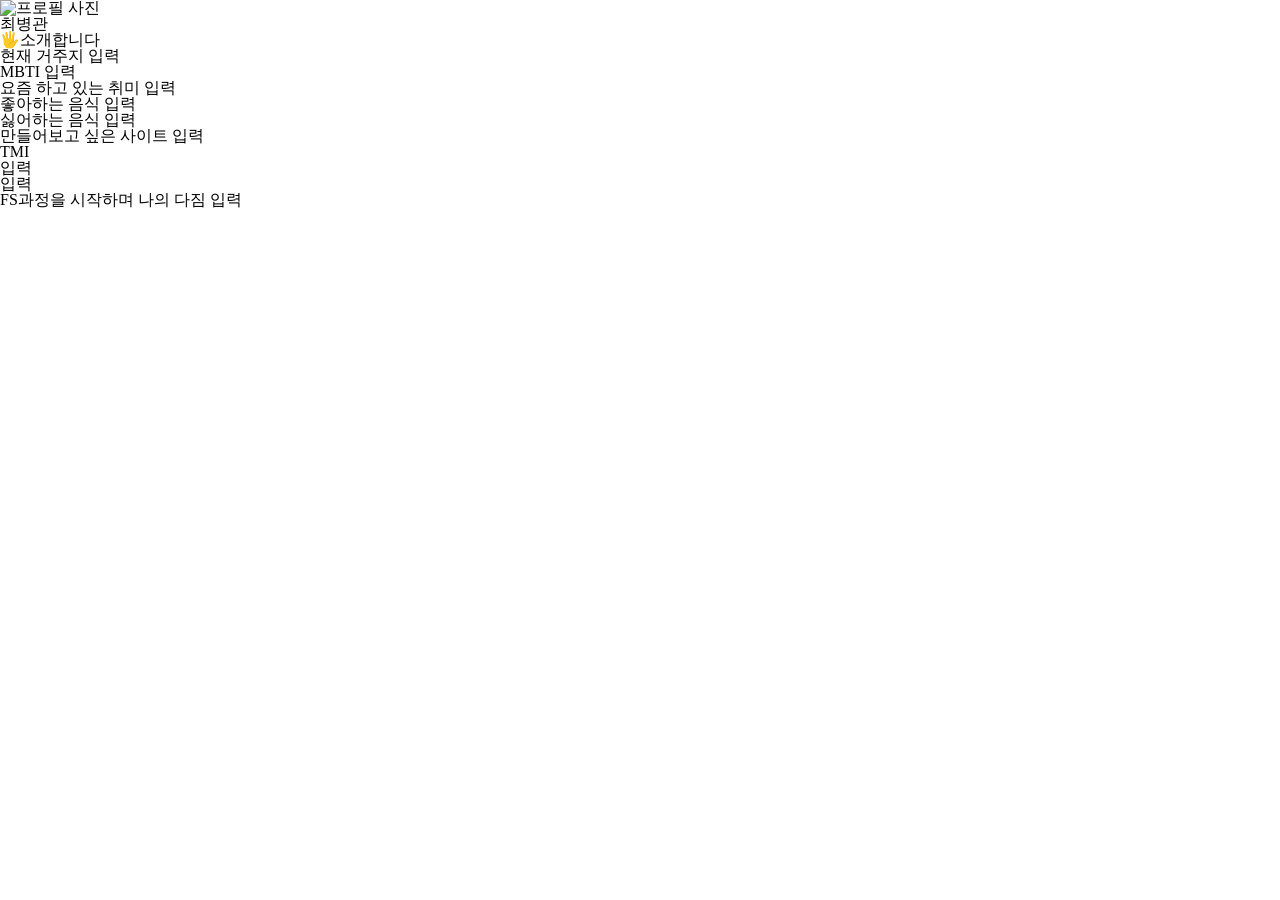
==== sub-byungkwan.html @ ed69c734 "팀원 소개 서브페이지 및 스타일 파일 추가" ====
<!doctype html>
<html lang="ko">
  <head>
    <meta charset="UTF-8" />
    <meta name="viewport" content="width=device-width, initial-scale=1.0" />
    <title>최병관 소개 페이지</title>
    <link rel="stylesheet" href="/src/style/reset.css" />
    <link rel="stylesheet" href="/src/style/sub-page.css" />
  </head>
  <body>
    <div class="container">
      <div class="card">
        <img src="" alt="프로필 사진" />
        <h1>최병관</h1>
      </div>

      <!-- 소개 -->
      <h2>🖐소개합니다</h2>

      <div class="info">
        <span class="info-label"> 현재 거주지 </span>
        <span class="info-value"> 입력 </span>
      </div>
      <div class="info">
        <span class="info-label"> MBTI </span>
        <span class="info-value"> 입력 </span>
      </div>
      <div class="info">
        <span class="info-label"> 요즘 하고 있는 취미 </span>
        <span class="info-value"> 입력 </span>
      </div>
      <div class="info">
        <span class="info-label"> 좋아하는 음식 </span>
        <span class="info-value"> 입력 </span>
      </div>
      <div class="info">
        <span class="info-label"> 싫어하는 음식 </span>
        <span class="info-value"> 입력 </span>
      </div>
      <div class="info">
        <span class="info-label"> 만들어보고 싶은 사이트 </span>
        <span class="info-value"> 입력 </span>
      </div>
      <div class="info">
        <span class="info-label"> TMI </span>
        <ul class="info-value">
          <li>입력</li>
          <li>입력</li>
        </ul>
      </div>
      <div class="info">
        <span class="info-label"> FS과정을 시작하며 나의 다짐 </span>
        <span class="info-value"> 입력 </span>
      </div>
    </div>
  </body>
</html>
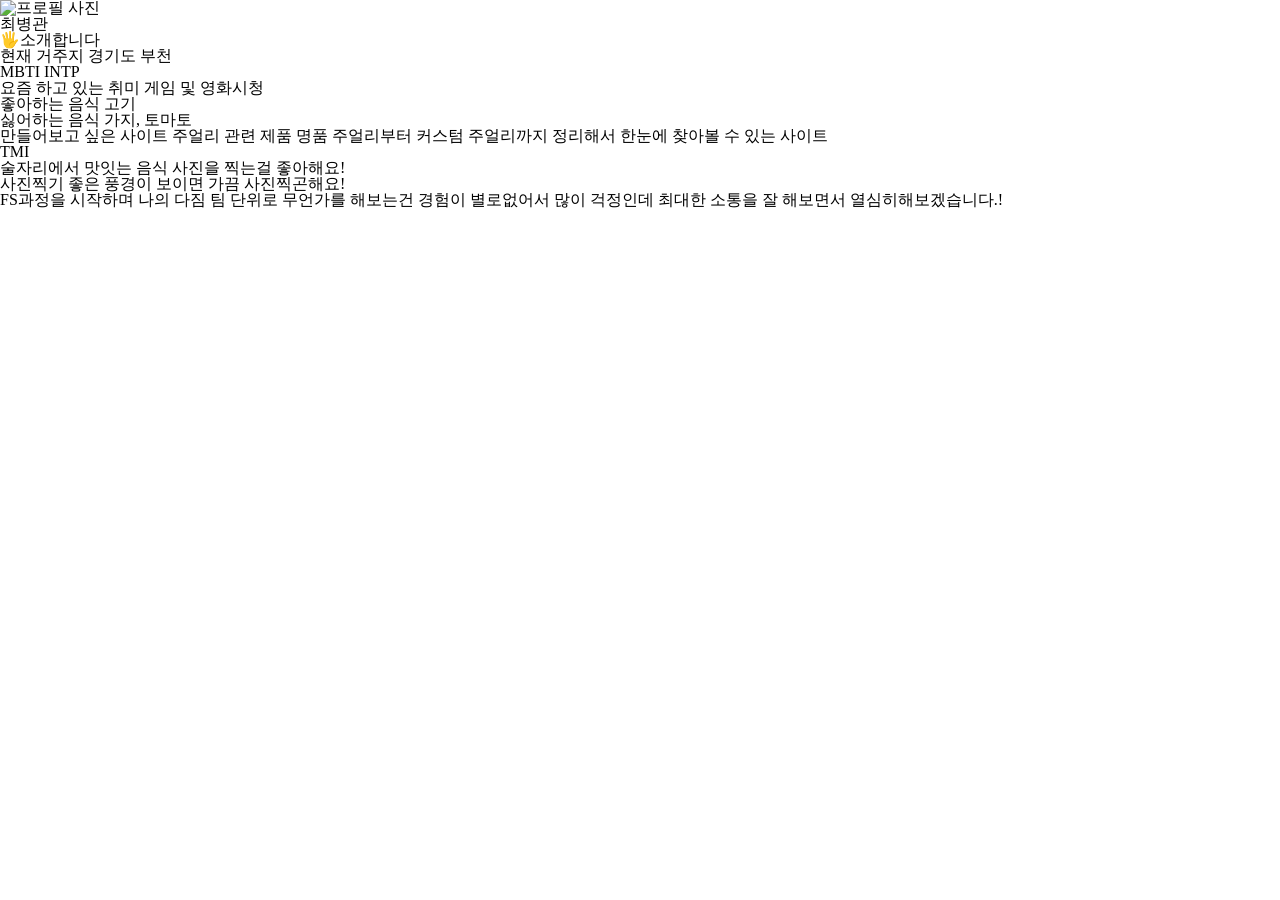
==== commit 9140d6db: "merge충돌 해결" ====
--- a/sub-byungkwan.html
+++ b/sub-byungkwan.html
@@ -10,7 +10,7 @@
   <body>
     <div class="container">
       <div class="card">
-        <img src="" alt="프로필 사진" />
+        <img src="/image/BK.png" alt="프로필 사진" />
         <h1>최병관</h1>
       </div>
 
@@ -19,38 +19,44 @@
 
       <div class="info">
         <span class="info-label"> 현재 거주지 </span>
-        <span class="info-value"> 입력 </span>
+        <span class="info-value"> 경기도 부천 </span>
       </div>
       <div class="info">
         <span class="info-label"> MBTI </span>
-        <span class="info-value"> 입력 </span>
+        <span class="info-value"> INTP </span>
       </div>
       <div class="info">
         <span class="info-label"> 요즘 하고 있는 취미 </span>
-        <span class="info-value"> 입력 </span>
+        <span class="info-value"> 게임 및 영화시청 </span>
       </div>
       <div class="info">
         <span class="info-label"> 좋아하는 음식 </span>
-        <span class="info-value"> 입력 </span>
+        <span class="info-value"> 고기 </span>
       </div>
       <div class="info">
         <span class="info-label"> 싫어하는 음식 </span>
-        <span class="info-value"> 입력 </span>
+        <span class="info-value"> 가지, 토마토 </span>
       </div>
       <div class="info">
         <span class="info-label"> 만들어보고 싶은 사이트 </span>
-        <span class="info-value"> 입력 </span>
+        <span class="info-value">
+          주얼리 관련 제품 명품 주얼리부터 커스텀 주얼리까지 정리해서 한눈에
+          찾아볼 수 있는 사이트
+        </span>
       </div>
       <div class="info">
         <span class="info-label"> TMI </span>
         <ul class="info-value">
-          <li>입력</li>
-          <li>입력</li>
+          <li>술자리에서 맛잇는 음식 사진을 찍는걸 좋아해요!</li>
+          <li>사진찍기 좋은 풍경이 보이면 가끔 사진찍곤해요!</li>
         </ul>
       </div>
       <div class="info">
         <span class="info-label"> FS과정을 시작하며 나의 다짐 </span>
-        <span class="info-value"> 입력 </span>
+        <span class="info-value">
+          팀 단위로 무언가를 해보는건 경험이 별로없어서 많이 걱정인데 최대한
+          소통을 잘 해보면서 열심히해보겠습니다.!
+        </span>
       </div>
     </div>
   </body>
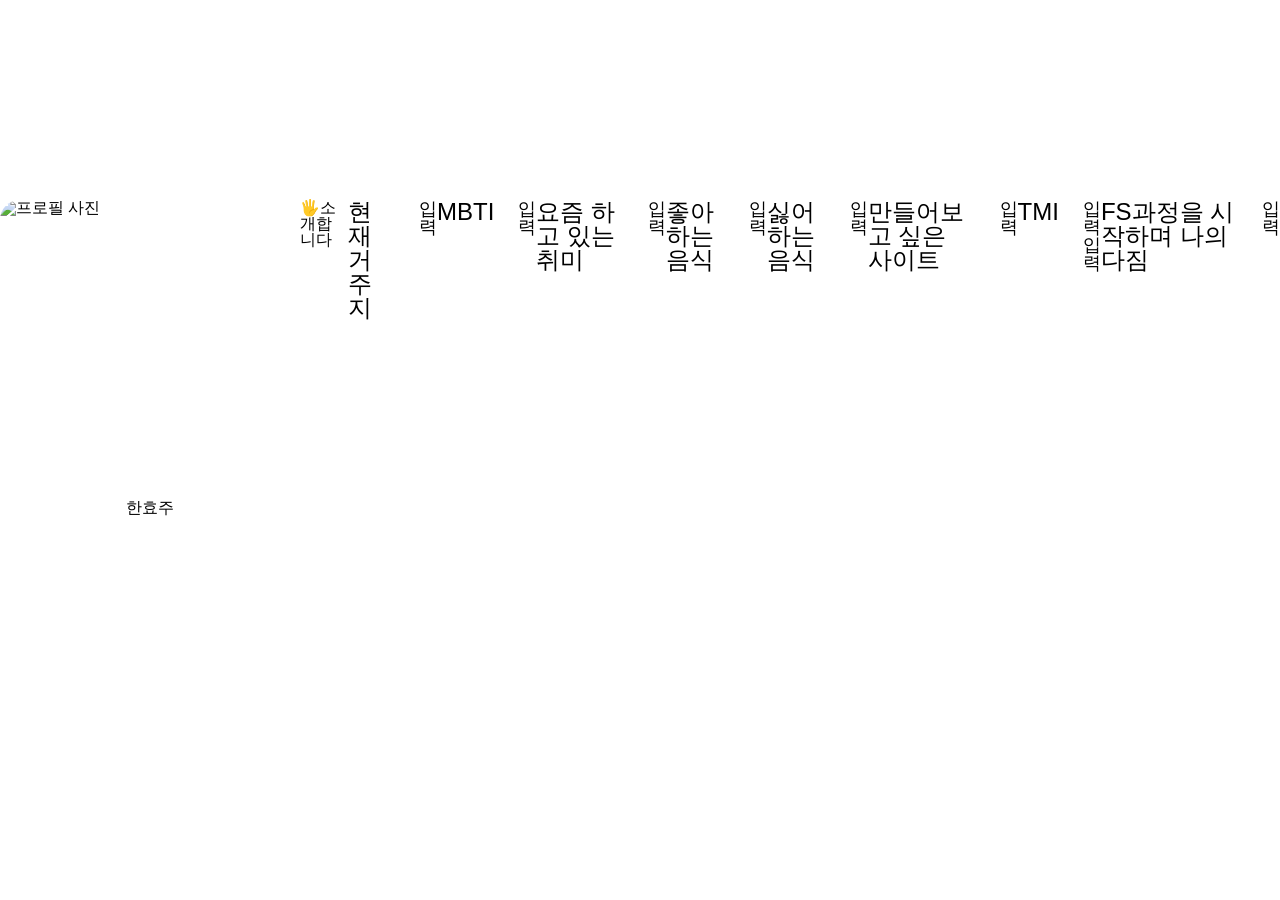
==== commit 9df4c36a: "서브 페이지 스타일 및 마크업 수정" ====
--- a/sub-byungkwan.html
+++ b/sub-byungkwan.html
@@ -1,63 +1,61 @@
 <!doctype html>
 <html lang="ko">
-  <head>
-    <meta charset="UTF-8" />
-    <meta name="viewport" content="width=device-width, initial-scale=1.0" />
-    <title>최병관 소개 페이지</title>
-    <link rel="stylesheet" href="/src/style/reset.css" />
-    <link rel="stylesheet" href="/src/style/sub-page.css" />
-  </head>
-  <body>
-    <div class="container">
-      <div class="card">
-        <img src="/image/BK.png" alt="프로필 사진" />
-        <h1>최병관</h1>
-      </div>
 
-      <!-- 소개 -->
-      <h2>🖐소개합니다</h2>
+<head>
+  <meta charset="UTF-8" />
+  <meta name="viewport" content="width=device-width, initial-scale=1.0" />
+  <title>최병관 소개 페이지</title>
+  <link rel="stylesheet" href="/src/style/reset.css" />
+  <link rel="stylesheet" href="/src/style/sub-page.css" />
+  <link href="https://fonts.cdnfonts.com/css/helvetica-neue-55" rel="stylesheet">
+</head>
 
-      <div class="info">
-        <span class="info-label"> 현재 거주지 </span>
-        <span class="info-value"> 경기도 부천 </span>
-      </div>
-      <div class="info">
-        <span class="info-label"> MBTI </span>
-        <span class="info-value"> INTP </span>
-      </div>
-      <div class="info">
-        <span class="info-label"> 요즘 하고 있는 취미 </span>
-        <span class="info-value"> 게임 및 영화시청 </span>
-      </div>
-      <div class="info">
-        <span class="info-label"> 좋아하는 음식 </span>
-        <span class="info-value"> 고기 </span>
-      </div>
-      <div class="info">
-        <span class="info-label"> 싫어하는 음식 </span>
-        <span class="info-value"> 가지, 토마토 </span>
-      </div>
-      <div class="info">
-        <span class="info-label"> 만들어보고 싶은 사이트 </span>
-        <span class="info-value">
-          주얼리 관련 제품 명품 주얼리부터 커스텀 주얼리까지 정리해서 한눈에
-          찾아볼 수 있는 사이트
-        </span>
-      </div>
-      <div class="info">
-        <span class="info-label"> TMI </span>
-        <ul class="info-value">
-          <li>술자리에서 맛잇는 음식 사진을 찍는걸 좋아해요!</li>
-          <li>사진찍기 좋은 풍경이 보이면 가끔 사진찍곤해요!</li>
-        </ul>
-      </div>
-      <div class="info">
-        <span class="info-label"> FS과정을 시작하며 나의 다짐 </span>
-        <span class="info-value">
-          팀 단위로 무언가를 해보는건 경험이 별로없어서 많이 걱정인데 최대한
-          소통을 잘 해보면서 열심히해보겠습니다.!
-        </span>
-      </div>
+<body>
+  <div class="container">
+    <div class="card">
+      <img src="" alt="프로필 사진" />
+      <h1>한효주</h1>
     </div>
-  </body>
-</html>
+
+    <!-- 소개 -->
+    <h2>🖐소개합니다</h2>
+
+    <div class="info">
+      <span class="info-label"> 현재 거주지 </span>
+      <span class="info-value"> 입력 </span>
+    </div>
+    <div class="info">
+      <span class="info-label"> MBTI </span>
+      <span class="info-value"> 입력 </span>
+    </div>
+    <div class="info">
+      <span class="info-label"> 요즘 하고 있는 취미 </span>
+      <span class="info-value"> 입력 </span>
+    </div>
+    <div class="info">
+      <span class="info-label"> 좋아하는 음식 </span>
+      <span class="info-value"> 입력 </span>
+    </div>
+    <div class="info">
+      <span class="info-label"> 싫어하는 음식 </span>
+      <span class="info-value"> 입력 </span>
+    </div>
+    <div class="info">
+      <span class="info-label"> 만들어보고 싶은 사이트 </span>
+      <span class="info-value"> 입력 </span>
+    </div>
+    <div class="info">
+      <span class="info-label"> TMI </span>
+      <ul class="info-value">
+        <li>입력</li>
+        <li>입력</li>
+      </ul>
+    </div>
+    <div class="info">
+      <span class="info-label"> FS과정을 시작하며 나의 다짐 </span>
+      <span class="info-value"> 입력 </span>
+    </div>
+  </div>
+</body>
+
+</html>
--- a/src/style/sub-page.css
+++ b/src/style/sub-page.css
@@ -0,0 +1,48 @@
+body {
+  padding: 200px 0;
+  font-family: "Helvetica Neue", sans-serif;
+}
+
+.container {
+  display: flex;
+}
+
+.section {
+}
+
+.card {
+  display: flex;
+  flex-direction: column;
+  align-items: center;
+}
+.name {
+  margin-top: 24px;
+  font-size: 24px;
+}
+img {
+  width: 300px;
+  height: 300px;
+  border-radius: 20px;
+}
+
+.section {
+  margin-left: 24px;
+}
+
+.title {
+  margin-bottom: 24px;
+  font-size: 24px;
+}
+
+.info {
+  display: flex;
+  margin-bottom: 12px;
+}
+
+.info-label {
+  font-size: 24px;
+}
+.info-value {
+  margin-left: 24px;
+  font-size: 18px;
+}
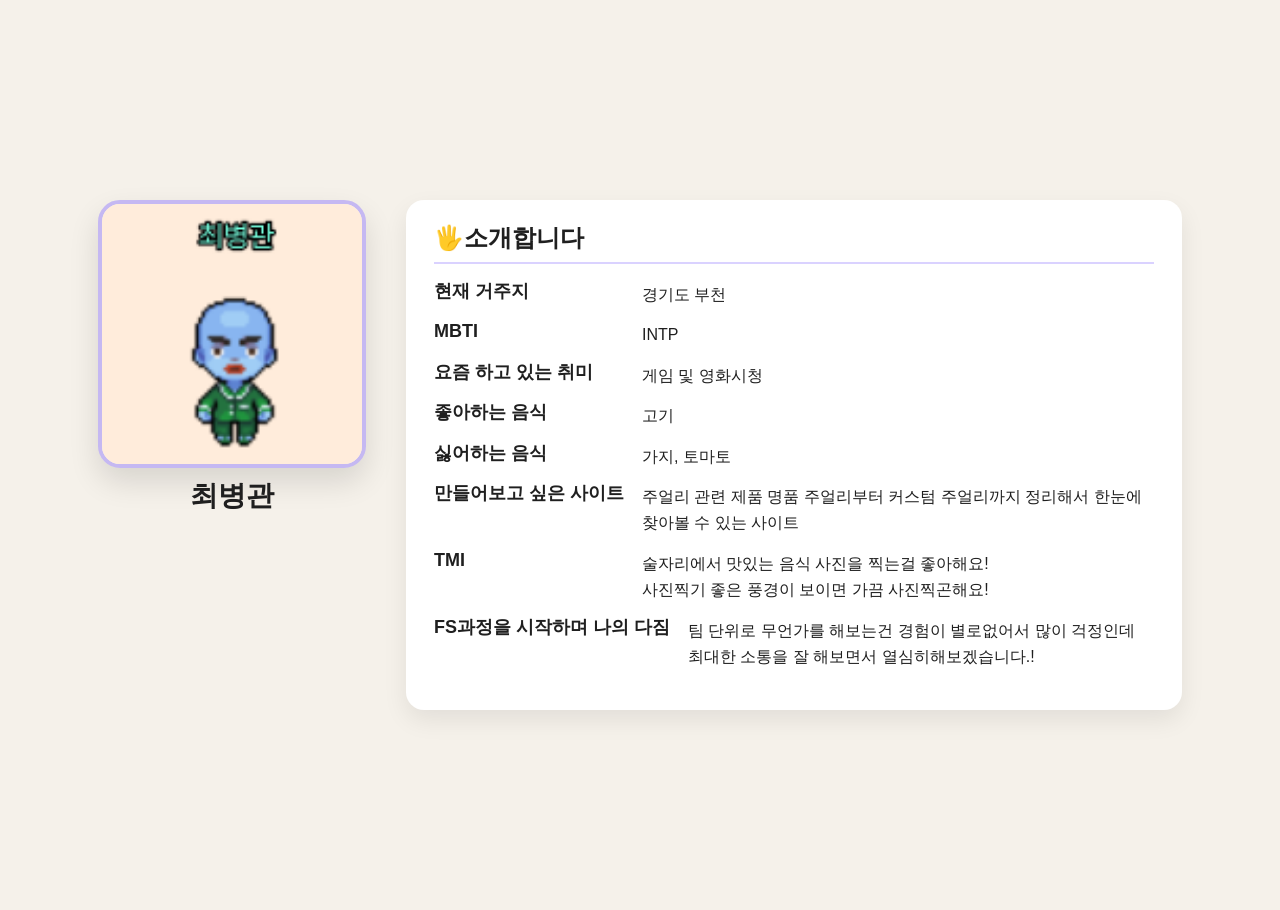
==== commit 154c1fd9: "개인 페이지 수정 및 스타일 추가" ====
--- a/sub-byungkwan.html
+++ b/sub-byungkwan.html
@@ -13,49 +13,52 @@
 <body>
   <div class="container">
     <div class="card">
-      <img src="" alt="프로필 사진" />
-      <h1>한효주</h1>
+      <img src="/src/images/BK.png" alt="프로필 사진" />
+      <h1 class="name">최병관</h1>
     </div>
 
     <!-- 소개 -->
-    <h2>🖐소개합니다</h2>
 
-    <div class="info">
-      <span class="info-label"> 현재 거주지 </span>
-      <span class="info-value"> 입력 </span>
-    </div>
-    <div class="info">
-      <span class="info-label"> MBTI </span>
-      <span class="info-value"> 입력 </span>
-    </div>
-    <div class="info">
-      <span class="info-label"> 요즘 하고 있는 취미 </span>
-      <span class="info-value"> 입력 </span>
-    </div>
-    <div class="info">
-      <span class="info-label"> 좋아하는 음식 </span>
-      <span class="info-value"> 입력 </span>
-    </div>
-    <div class="info">
-      <span class="info-label"> 싫어하는 음식 </span>
-      <span class="info-value"> 입력 </span>
-    </div>
-    <div class="info">
-      <span class="info-label"> 만들어보고 싶은 사이트 </span>
-      <span class="info-value"> 입력 </span>
-    </div>
-    <div class="info">
-      <span class="info-label"> TMI </span>
-      <ul class="info-value">
-        <li>입력</li>
-        <li>입력</li>
-      </ul>
-    </div>
-    <div class="info">
-      <span class="info-label"> FS과정을 시작하며 나의 다짐 </span>
-      <span class="info-value"> 입력 </span>
-    </div>
+    <section class="section">
+      <h2 class="title">🖐소개합니다</h2>
+
+      <div class="info">
+        <span class="info-label"> 현재 거주지 </span>
+        <span class="info-value"> 경기도 부천 </span>
+      </div>
+      <div class="info">
+        <span class="info-label"> MBTI </span>
+        <span class="info-value"> INTP </span>
+      </div>
+      <div class="info">
+        <span class="info-label"> 요즘 하고 있는 취미 </span>
+        <span class="info-value"> 게임 및 영화시청 </span>
+      </div>
+      <div class="info">
+        <span class="info-label"> 좋아하는 음식 </span>
+        <span class="info-value"> 고기 </span>
+      </div>
+      <div class="info">
+        <span class="info-label"> 싫어하는 음식 </span>
+        <span class="info-value"> 가지, 토마토 </span>
+      </div>
+      <div class="info">
+        <span class="info-label"> 만들어보고 싶은 사이트 </span>
+        <span class="info-value"> 주얼리 관련 제품 명품 주얼리부터 커스텀 주얼리까지 정리해서 한눈에 찾아볼 수 있는 사이트 </span>
+      </div>
+      <div class="info">
+        <span class="info-label"> TMI </span>
+        <ul class="info-value">
+          <li>술자리에서 맛있는 음식 사진을 찍는걸 좋아해요!</li>
+          <li>사진찍기 좋은 풍경이 보이면 가끔 사진찍곤해요!</li>
+        </ul>
+      </div>
+      <div class="info">
+        <span class="info-label"> FS과정을 시작하며 나의 다짐 </span>
+        <span class="info-value"> 팀 단위로 무언가를 해보는건 경험이 별로없어서 많이 걱정인데 최대한 소통을 잘 해보면서 열심히해보겠습니다.! </span>
+      </div>
+    </section>
   </div>
 </body>
 
-</html>+</html>
--- a/src/style/sub-page.css
+++ b/src/style/sub-page.css
@@ -1,48 +1,103 @@
 body {
   padding: 200px 0;
   font-family: "Helvetica Neue", sans-serif;
+  background-color: #f5f1ea;
+  color: #1f1f1f;
 }
 
 .container {
   display: flex;
+  justify-content: center;
+  align-items: flex-start;
+  gap: 40px;
 }
 
 .section {
+  width: 100%;
+  max-width: 720px;
+  padding: 26px 28px;
+  background: #ffffff;
+  border-radius: 18px;
+  box-shadow: 0 10px 25px rgba(0, 0, 0, 0.08);
+  text-align: left;
+  font-family: "Helvetica Neue", sans-serif; /* 명시적으로 폰트 상속 보장 */
 }
 
 .card {
   display: flex;
   flex-direction: column;
   align-items: center;
+  gap: 14px;
 }
 .name {
-  margin-top: 24px;
-  font-size: 24px;
+  margin-top: 0;
+  font-size: 28px;
+  font-weight: 700;
 }
 img {
-  width: 300px;
-  height: 300px;
-  border-radius: 20px;
+  width: 260px;
+  height: 260px;
+  border-radius: 22px;
+  object-fit: cover;
+  border: 4px solid rgba(107, 78, 255, 0.35);
+  box-shadow: 0 14px 30px rgba(0, 0, 0, 0.12);
 }
 
 .section {
-  margin-left: 24px;
+  margin-left: 0;
 }
 
 .title {
-  margin-bottom: 24px;
+  margin-bottom: 18px;
   font-size: 24px;
+  font-weight: 700;
+  padding-bottom: 12px;
+  border-bottom: 2px solid rgba(107, 78, 255, 0.25);
 }
 
 .info {
   display: flex;
-  margin-bottom: 12px;
+  gap: 18px;
+  margin-bottom: 14px;
+  align-items: flex-start;
 }
 
 .info-label {
-  font-size: 24px;
+  flex: 0 0 190px;
+  font-size: 18px;
+  font-weight: 700;
+  white-space: nowrap;
 }
 .info-value {
-  margin-left: 24px;
-  font-size: 18px;
+  flex: 1;
+  margin-left: 0;
+  font-size: 16px;
+  line-height: 1.65;
+  word-break: keep-all;
 }
+
+.info-value ul {
+  margin: 0;
+  padding: 0;
+}
+
+.info-value ul li {
+  position: relative;
+  padding-left: 16px;
+  margin-bottom: 8px;
+}
+
+.info-value ul li:last-child {
+  margin-bottom: 0;
+}
+
+.info-value ul li::before {
+  content: "";
+  position: absolute;
+  left: 0;
+  top: 0.72em;
+  width: 8px;
+  height: 8px;
+  border-radius: 50%;
+  background: rgba(107, 78, 255, 0.95);
+}
